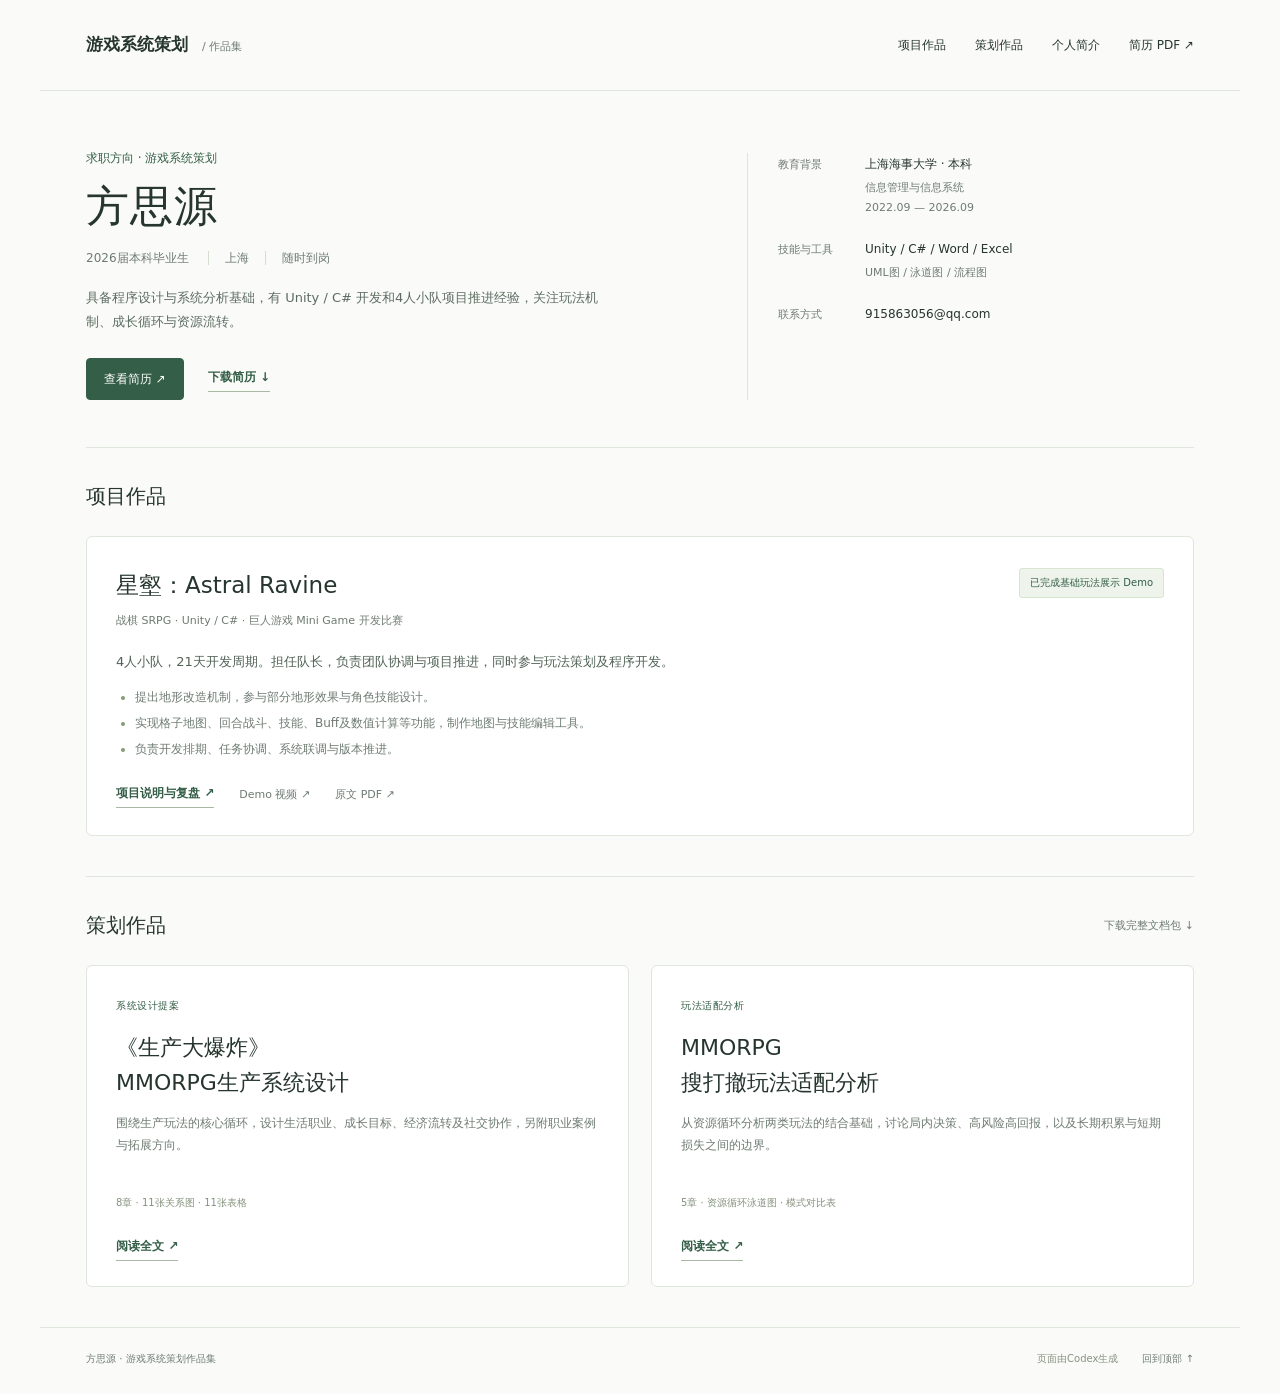
==== index.html @ c229023a "Publish game systems design portfolio website" ====
<!doctype html><html lang="zh-CN"><head>
<meta charset="utf-8"><meta name="viewport" content="width=device-width,initial-scale=1"><title>方思源·游戏系统策划作品集</title>
<meta name="description" content="方思源的简历、星壑战棋项目与MMORPG系统策划作品。">
<link rel="icon" href="assets/favicon.svg" type="image/svg+xml"><link rel="stylesheet" href="assets/site.css"><script src="assets/site.js" defer></script>
</head><body><a class="skip-link" href="#main">跳至正文</a>
<header class="site-header wrap"><a class="brand" href="index.html"><span>游戏系统策划 <small>/ 作品集</small></span></a><button class="menu-toggle" aria-controls="navigation" aria-expanded="false">菜单 ＋</button><nav id="navigation" aria-label="主导航"><a href="#project">项目作品</a><a href="#design">策划作品</a><a href="#about">个人简介</a><a href="documents/resume.pdf" target="_blank" rel="noopener">简历 PDF ↗</a></nav></header>
<main id="main" class="home-main wrap">
<section class="profile" id="about" aria-labelledby="profile-title"><div><p class="profile-role">求职方向 · 游戏系统策划</p><h1 id="profile-title">方思源</h1><p class="profile-meta">2026届本科毕业生 <span>上海</span><span>随时到岗</span></p><p class="profile-description">具备程序设计与系统分析基础，有 Unity / C# 开发和4人小队项目推进经验，关注玩法机制、成长循环与资源流转。</p><div class="profile-actions"><a class="button primary" href="documents/resume.pdf" target="_blank" rel="noopener">查看简历 ↗</a><a class="text-link" href="documents/resume.pdf" download="方思源_游戏系统策划简历.pdf">下载简历 ↓</a></div></div><dl class="profile-details"><div><dt>教育背景</dt><dd>上海海事大学 · 本科<small>信息管理与信息系统<br>2022.09 — 2026.09</small></dd></div><div><dt>技能与工具</dt><dd>Unity / C# / Word / Excel<small>UML图 / 泳道图 / 流程图</small></dd></div><div><dt>联系方式</dt><dd><a href="mailto:915863056@qq.com">915863056@qq.com</a></dd></div></dl></section>

<section class="home-section" id="project" aria-labelledby="project-title"><div class="section-heading"><h2 id="project-title">项目作品</h2></div><article class="project-entry"><div class="entry-top"><div><h3>星壑：Astral Ravine</h3><p class="entry-meta">战棋 SRPG · Unity / C# · 巨人游戏 Mini Game 开发比赛</p></div><span class="status-badge">已完成基础玩法展示 Demo</span></div><p class="entry-description">4人小队，21天开发周期。担任队长，负责团队协调与项目推进，同时参与玩法策划及程序开发。</p><ul class="contribution-list"><li>提出地形改造机制，参与部分地形效果与角色技能设计。</li><li>实现格子地图、回合战斗、技能、Buff及数值计算等功能，制作地图与技能编辑工具。</li><li>负责开发排期、任务协调、系统联调与版本推进。</li></ul><div class="entry-links"><a class="text-link" href="astral-ravine.html">项目说明与复盘 ↗</a><a href="https://www.bilibili.com/video/BV1pkFezQE17/" target="_blank" rel="noopener">Demo 视频 ↗</a><a href="documents/astral-ravine.pdf" target="_blank" rel="noopener">原文 PDF ↗</a></div></article></section>

<section class="home-section" id="design" aria-labelledby="design-title"><div class="section-heading"><h2 id="design-title">策划作品</h2><a class="quiet-link" href="documents/mmo-design-sources.zip" download>下载完整文档包 ↓</a></div><div class="work-grid"><article class="work-entry"><span class="work-type">系统设计提案</span><h3>《生产大爆炸》<br>MMORPG生产系统设计</h3><p>围绕生产玩法的核心循环，设计生活职业、成长目标、经济流转及社交协作，另附职业案例与拓展方向。</p><div class="work-meta">8章 · 11张关系图 · 11张表格</div><a class="text-link" href="production-system.html">阅读全文 ↗</a></article><article class="work-entry"><span class="work-type">玩法适配分析</span><h3>MMORPG<br>搜打撤玩法适配分析</h3><p>从资源循环分析两类玩法的结合基础，讨论局内决策、高风险高回报，以及长期积累与短期损失之间的边界。</p><div class="work-meta">5章 · 资源循环泳道图 · 模式对比表</div><a class="text-link" href="extraction-analysis.html">阅读全文 ↗</a></article></div></section>
</main><footer class="site-footer wrap"><span>方思源 · 游戏系统策划作品集</span><span class="site-credit">页面由Codex生成</span><a href="#main">回到顶部 ↑</a></footer></body></html>
---- assets/site.css ----
@charset "UTF-8";
:root{--paper:#fafbf8;--white:#fff;--ink:#26352e;--muted:#6e7b72;--line:#dfe6dc;--green:#345e47;--soft:#eef4eb;--warm:#f8f4ea;--warm-line:#dfd3b4}
*{box-sizing:border-box}html{scroll-behavior:smooth;scroll-padding-top:35px}body{margin:0;background:var(--paper);color:var(--ink);font:15px/1.85 "Microsoft YaHei","PingFang SC",system-ui,sans-serif}a{color:inherit;text-decoration:none}button{font:inherit;cursor:pointer}img{max-width:100%;height:auto}a:focus-visible,button:focus-visible,summary:focus-visible,[tabindex]:focus-visible{outline:3px solid #779a5e;outline-offset:4px}::selection{background:#d8e8c9}.wrap{max-width:1200px;margin:0 auto;padding-left:46px;padding-right:46px}.skip-link{position:absolute;left:20px;top:-80px;padding:10px 18px;background:var(--green);color:white;z-index:50}.skip-link:focus{top:8px}.site-header{height:91px;display:flex;align-items:center;justify-content:space-between;gap:25px;border-bottom:1px solid var(--line)}.brand{display:flex;align-items:center;gap:12px;font-size:17px;font-weight:600;white-space:nowrap}.brand-mark{display:grid;place-items:center;width:33px;height:33px;background:var(--green);color:white;font:24px "SimSun",serif;border-radius:3px}.brand small{font-size:11px;font-weight:400;color:var(--muted);margin-left:8px}.site-header nav{display:flex;gap:29px;font-size:12px}.site-header nav a:hover,.quiet-link:hover{color:var(--green);text-decoration:underline;text-underline-offset:5px}.menu-toggle{display:none}.button{display:inline-flex;align-items:center;justify-content:center;gap:15px;border:1px solid var(--line);padding:9px 17px;font-size:12px;border-radius:4px;background:white}.button.primary{background:var(--green);border-color:var(--green);color:white}.button:hover{filter:brightness(.94)}.text-link{display:inline-block;font-size:12px;font-weight:600;color:var(--green);border-bottom:1px solid #a7b9a2;padding-bottom:3px}.text-link:hover{border-color:var(--green)}.quiet-link{font-size:11px;color:var(--muted)}.profile{display:grid;grid-template-columns:1.3fr 1fr;gap:80px;padding:56px 0 47px}.profile-role{font-size:12px;color:var(--green);margin:0 0 8px}.profile h1{font-size:43px;line-height:1.35;letter-spacing:1px;margin:0 0 12px;font-weight:500}.profile-meta{font-size:12px;color:var(--muted);margin:0 0 17px}.profile-meta span{margin-left:16px;padding-left:16px;border-left:1px solid #d5ddd1}.profile-description{max-width:530px;font-size:13px;color:#5c6c60;margin:0}.profile-actions{display:flex;gap:24px;align-items:center;margin-top:23px}.profile-details{margin:6px 0 0;padding-left:30px;border-left:1px solid var(--line)}.profile-details>div{display:grid;grid-template-columns:67px 1fr;gap:20px;margin:0 0 20px}.profile-details>div:last-child{margin:0}.profile-details dt{font-size:11px;color:var(--muted);padding-top:2px}.profile-details dd{margin:0;font-size:12px}.profile-details small{display:block;font-size:11px;color:var(--muted);line-height:1.8;margin-top:3px}.profile-details a:hover{text-decoration:underline}.home-section{border-top:1px solid var(--line);padding:30px 0 40px}.section-heading{display:flex;justify-content:space-between;align-items:center;gap:20px;margin-bottom:21px}.section-heading h2{font-size:20px;font-weight:500;margin:0}.project-entry{border:1px solid var(--line);background:white;padding:27px 29px;border-radius:6px}.entry-top{display:flex;justify-content:space-between;align-items:flex-start;gap:18px}.entry-top h3{font-size:23px;font-weight:500;margin:0}.entry-meta{font-size:11px;color:var(--muted);margin:5px 0 0}.status-badge{display:inline-block;font-size:10px;background:var(--soft);color:var(--green);padding:5px 10px;border:1px solid #d8e5d0;border-radius:3px;white-space:nowrap;margin-top:4px}.entry-description{font-size:13px;margin:18px 0 12px;color:#526357}.contribution-list{padding-left:19px;margin:0;font-size:12px;color:var(--muted)}.contribution-list li{margin:4px 0}.contribution-list li::marker{color:#829b72}.entry-links{display:flex;gap:25px;flex-wrap:wrap;align-items:center;margin-top:22px;font-size:11px}.entry-links>a:not(.text-link){color:var(--muted)}.entry-links>a:hover{color:var(--green)}.work-grid{display:grid;grid-template-columns:1fr 1fr;gap:22px}.work-entry{background:white;border:1px solid var(--line);padding:25px 29px;border-radius:6px}.work-type{font-size:10px;color:var(--green);letter-spacing:.6px}.work-entry h3{font-size:22px;font-weight:500;line-height:1.6;margin:11px 0}.work-entry>p{font-size:12px;color:var(--muted);margin:0;min-height:67px}.work-meta{font-size:10px;color:#83917c;padding:15px 0 20px}.site-footer{display:flex;align-items:center;gap:24px;font-size:10px;color:var(--muted);border-top:1px solid var(--line);padding-top:22px;padding-bottom:25px}.site-footer>a:first-of-type{margin-left:auto}.site-footer a:hover{color:var(--green)}
/* Reading pages: document cover, chapter layout, and clear rule/case boundaries. */
.doc-cover{padding-top:35px;padding-bottom:30px}.breadcrumb{font-size:11px;color:var(--muted);margin:0 0 28px}.breadcrumb a:hover{text-decoration:underline}.document-type{display:inline-block;color:var(--green);background:var(--soft);border:1px solid #d8e5d0;font-size:10px;letter-spacing:1px;padding:4px 10px;border-radius:3px;margin:0 0 16px}.doc-cover h1{font-size:35px;font-weight:500;line-height:1.5;margin:0 0 17px;letter-spacing:-.7px}.doc-abstract{max-width:780px;margin:0;color:var(--muted);font-size:13px;line-height:2}.doc-meta{display:flex;gap:0;flex-wrap:wrap;margin:23px 0}.doc-meta span{font-size:10px;color:#74856b;padding:0 19px;border-left:1px solid var(--line)}.doc-meta span:first-child{padding-left:0;border:0}.page-actions{display:flex;gap:23px;align-items:center;flex-wrap:wrap}.document-overview{display:grid;grid-template-columns:repeat(3,minmax(0,1fr));gap:0;background:var(--soft);border:1px solid #dae6d3;border-radius:7px;padding:21px 0;margin-top:28px}.document-overview>div{padding:0 23px;border-right:1px solid #d9e3d1}.document-overview>div:last-child{border:0}.document-overview dt{font-size:10px;color:#7b9170;margin:0 0 7px}.document-overview dd{font-size:12px;margin:0;line-height:1.9}.document-layout{display:grid;grid-template-columns:196px minmax(0,1fr);gap:34px;padding-top:10px;padding-bottom:70px}.document-sidebar{position:sticky;top:25px;align-self:start;max-height:calc(100vh - 50px);overflow:auto;padding-right:14px}.document-sidebar details>summary{font-size:12px;font-weight:600;color:var(--green);cursor:pointer;list-style:none;margin:0 0 15px}.document-sidebar details>summary::-webkit-details-marker{display:none}.document-sidebar details>summary::after{content:"−";float:right;color:#829c77}.document-sidebar details:not([open])>summary::after{content:"＋"}.document-toc{border-left:1px solid var(--line);padding:0 0 0 13px}.document-toc a{display:block;padding:6px 0;font-size:10px;color:#75836c;line-height:1.7}.document-toc .toc-main{font-size:11px;color:#4f6448;margin-top:12px}.document-toc .toc-main:first-child{margin-top:0}.document-toc .toc-sub{padding-left:10px}.document-toc a:hover,.document-toc a.active{color:var(--green);font-weight:600}.document-body{min-width:0;font-size:14px;line-height:2}.doc-chapter{border:1px solid var(--line);border-radius:8px;background:white;padding:29px 32px;margin-bottom:28px}.chapter-title{display:flex;align-items:flex-start;gap:13px;font-size:24px;font-weight:500;line-height:1.5;margin:0 0 20px;padding-bottom:21px;border-bottom:1px solid var(--line)}.chapter-number{display:inline-grid;place-items:center;min-width:35px;height:35px;background:var(--soft);color:#64864e;font:13px ui-monospace,Consolas,monospace;border:1px solid #dce7d5;border-radius:5px;margin-top:1px}.chapter-title>span:last-child{flex:1}.doc-chapter>p:first-of-type{color:#748168;font-size:12px;margin:0 0 22px}.doc-subsection{padding-top:8px;margin-top:23px;border-top:1px solid #edf0e9}.doc-chapter>.doc-subsection:first-of-type{border-top:0;margin-top:0}.subsection-title{font-size:18px;font-weight:500;line-height:1.65;margin:17px 0 15px}.sub-number{font:12px ui-monospace,Consolas,monospace;color:#7b9870;margin-right:10px;display:inline-block;vertical-align:2px}.example-section{background:var(--warm);border:1px solid var(--warm-line)!important;border-radius:5px;padding:5px 19px 15px;margin-top:28px}.example-label,.expansion-label{display:inline-block;font-size:9px;font-weight:400;vertical-align:3px;letter-spacing:.5px;padding:2px 6px;line-height:1.7;margin-left:10px;color:#8a7547;background:#f3e9ce;border-radius:3px}.expansion-label{color:#64864e;background:var(--soft);white-space:nowrap}.document-body p{margin:14px 0}.document-body strong{font-weight:600}.document-body a{color:var(--green);text-decoration:underline;text-underline-offset:3px;overflow-wrap:anywhere}.document-body ul,.document-body ol{padding-left:23px}.document-body li{margin:8px 0;padding-left:3px}.document-body li::marker{color:#6e8d59;font-weight:600}.document-body li>p{margin:8px 0}.document-body h4{font-size:15px;font-weight:600;margin:24px 0 14px}.topic-label{font-size:12px;color:#557246;margin:22px 0 10px!important}.key-callout{background:var(--soft);border-left:3px solid #7e9e67;border-radius:0 5px 5px 0;padding:17px 20px;line-height:2;font-size:13px}.exhibit-title{font-size:12px;color:#57704a;margin:27px 0 12px;display:flex;align-items:center;gap:9px}.exhibit-title::before{content:"";display:block;flex:0 0 4px;height:13px;background:#93aa80}.table-scroll{max-width:100%;overflow:auto;border:1px solid #dce4d5;border-radius:6px;margin:16px 0 24px;background:white}.document-body table{width:100%;border-collapse:collapse;font-size:12px;line-height:1.85;margin:0}.document-body th{background:#eef4e8;color:#47633a;font-weight:500;text-align:left;vertical-align:top;padding:12px 13px;border-right:1px solid #e1e8db;white-space:normal}.document-body td{padding:13px;vertical-align:top;border-top:1px solid #e6ece0;border-right:1px solid #e8ede3;overflow-wrap:anywhere}.document-body th:last-child,.document-body td:last-child{border-right:0}.document-body tbody tr:nth-child(even){background:#fbfcf9}.document-body tbody tr:hover{background:#f5f8ef}.diagram-figure{margin:20px 0 26px;border:1px solid #dfe5d8;border-radius:6px;background:white;padding:15px 15px 0;overflow:hidden}.diagram-trigger{display:block;padding:0;border:0;background:transparent;width:100%;cursor:zoom-in}.diagram-trigger img{display:block;max-width:100%;height:auto;width:auto;margin:auto}.diagram-figure figcaption{display:flex;justify-content:space-between;gap:12px;color:#86967c;font-size:9px;border-top:1px solid #e5ebde;padding:10px 0;margin-top:13px}.diagram-figure figcaption span:first-child{max-width:73%}.reading-progress{position:fixed;left:0;top:0;z-index:20;height:3px;width:100%;border:0;appearance:none;background:transparent;pointer-events:none}.reading-progress::-webkit-progress-bar{background:transparent}.reading-progress::-webkit-progress-value{background:#7c9c65}.reading-progress::-moz-progress-bar{background:#7c9c65}.document-end{font-size:11px;color:var(--muted);display:flex;justify-content:space-between;padding:8px 0}.document-end a{text-decoration:underline;text-underline-offset:4px}.figure-dialog{width:min(1200px,96vw);max-width:96vw;max-height:94vh;padding:0;border:1px solid var(--line);border-radius:7px;background:#fff;color:var(--ink)}.figure-dialog::backdrop{background:#17251de0}.figure-dialog>header{display:flex;align-items:center;gap:15px;padding:13px 19px;border-bottom:1px solid var(--line)}.figure-dialog>header p{margin:0;font-size:12px;flex:1}.figure-dialog button{font-size:11px;padding:5px 10px;background:white;color:var(--green);border:1px solid var(--line);border-radius:3px}.figure-toolbar{display:flex;align-items:center;justify-content:center;gap:10px;padding:9px;background:var(--paper);border-bottom:1px solid var(--line)}.figure-toolbar output{font-size:10px;min-width:39px;text-align:center}.figure-scroll{height:72vh;overflow:auto;background:white;padding:16px}.figure-scroll img{display:block;height:auto;max-width:none;margin:auto}.dialog-open{overflow:hidden}
/* Project details use the same document language, rather than a plain PDF summary. */
.project-overview{display:grid;grid-template-columns:repeat(3,1fr);background:var(--soft);border:1px solid #dbe5d4;border-radius:6px;margin:27px 0 0}.project-overview div{padding:15px 24px;border-right:1px solid #dbe5d4}.project-overview div:last-child{border:0}.project-overview dt{font-size:10px;color:#7c916f;margin-bottom:4px}.project-overview dd{font-size:15px;margin:0}.responsibility-list{display:grid;gap:13px;margin:23px 0}.responsibility-item{padding:16px 18px;border:1px solid var(--line);border-radius:5px;background:#fbfcf9}.responsibility-item h4{margin:0 0 6px;font-size:13px}.responsibility-item p{font-size:12px;color:var(--muted);margin:0}.principles{list-style:none;padding:0!important;display:grid;grid-template-columns:1fr 1fr 1fr;gap:12px;margin:24px 0}.principles li{background:var(--soft);border:1px solid #dfe8d7;border-radius:5px;padding:15px!important;font-size:12px;margin:0}.principles span{display:block;color:#7e9a69;font:11px ui-monospace,monospace;margin-bottom:9px}.mechanism{display:flex;list-style:none;padding:0!important;gap:10px;margin:23px 0}.mechanism li{background:#f3eddb;border:1px solid #e6dac0;border-radius:5px;flex:1;font-size:12px;line-height:1.8;padding:15px!important;margin:0}.mechanism span{display:block;font:10px ui-monospace,monospace;color:#958157;margin-bottom:8px}.case-images{display:grid;grid-template-columns:1fr 1fr;gap:15px;margin:22px 0}.case-images figure{margin:0;border:1px solid var(--line);border-radius:5px;overflow:hidden;background:white}.case-images img{display:block;width:100%;aspect-ratio:1.2;object-fit:cover}.case-images figcaption{font-size:10px;color:var(--muted);padding:9px 12px}.review-item{display:grid;grid-template-columns:60px 1fr;gap:18px;padding:17px 0;border-bottom:1px solid var(--line)}.review-item:last-child{border:0}.review-item>span{font-size:11px;color:#7e986c}.review-item p{font-size:13px;margin:0;color:#64745b}.pdf-box{border:1px solid var(--line);border-radius:5px;overflow:hidden;background:#fff}.pdf-box object{display:block;width:100%;height:700px}.pdf-fallback{display:block;text-align:center;font-size:11px;padding:13px 18px;background:var(--soft)}
@media(max-width:1000px){.wrap{padding-left:30px;padding-right:30px}.profile{gap:35px}.profile-details{padding-left:25px}.document-layout{grid-template-columns:165px minmax(0,1fr);gap:25px}.doc-chapter{padding:25px}.document-body{font-size:13px}.chapter-title{font-size:22px}.doc-cover h1{font-size:32px}.document-body td,.document-body th{padding:10px}.principles{grid-template-columns:1fr}.responsibility-item p{font-size:12px}}
@media(max-width:760px){.site-header{height:79px}.site-header nav{gap:18px;font-size:11px}.brand{font-size:15px}.brand small{margin-left:3px}.profile{grid-template-columns:1fr;padding:35px 0;gap:29px}.profile-details{padding:23px 0 0;border-left:0;border-top:1px solid var(--line);display:grid;grid-template-columns:1fr 1fr;gap:20px}.profile-details>div{display:block;margin:0}.profile-details dt{margin-bottom:7px}.profile-details>div:last-child{grid-column:1/-1}.profile h1{font-size:37px}.entry-top{display:block}.status-badge{margin-top:12px}.work-grid{gap:15px}.work-entry{padding:22px}.work-entry h3{font-size:19px}.document-layout{display:block;padding-top:0}.document-sidebar{position:static;max-height:none;overflow:visible;padding:0;margin:0 0 24px;border:1px solid var(--line);border-radius:5px;background:white}.document-sidebar details>summary{padding:12px 17px;margin:0}.document-toc{max-height:210px;overflow:auto;margin:0 17px 15px}.doc-chapter{padding:24px;margin-bottom:22px}.chapter-title{font-size:22px}.doc-cover{padding-top:23px}.breadcrumb{margin-bottom:21px}.document-overview{padding:0;grid-template-columns:1fr;margin-top:23px}.document-overview>div{border-right:0;border-bottom:1px solid #d9e3d1;padding:13px 19px;display:grid;grid-template-columns:50px 1fr;gap:14px}.document-overview dt{margin:0;padding-top:2px}.document-overview dd{font-size:11px}.document-body table{min-width:570px;font-size:12px}.doc-cover h1{font-size:28px}.doc-abstract{font-size:12px}.project-overview div{padding:13px 18px}.project-overview dd{font-size:12px}.pdf-box object{height:500px}.figure-scroll{height:68vh}}
@media(max-width:520px){.wrap{padding-left:21px;padding-right:21px}.site-header{position:relative}.brand small{font-size:10px}.menu-toggle{display:block;font-size:11px;padding:6px 10px;border:1px solid var(--line);background:white;border-radius:3px;color:var(--ink)}.site-header nav{display:none;position:absolute;left:21px;right:21px;top:69px;z-index:15;flex-direction:column;gap:17px;border:1px solid var(--line);background:white;padding:19px;border-radius:4px}.site-header nav.is-open{display:flex}.profile-meta{font-size:11px}.profile-meta span{margin-left:10px;padding-left:10px}.profile-description{font-size:12px}.profile-details{gap:18px}.profile-details dd{font-size:11px}.profile-details small{font-size:10px}.home-section{padding:25px 0 30px}.section-heading h2{font-size:18px}.quiet-link{font-size:10px}.project-entry{padding:22px 20px}.entry-top h3{font-size:20px}.entry-meta{font-size:10px}.entry-description{font-size:12px}.contribution-list{font-size:11px}.entry-links{gap:18px;font-size:10px}.entry-links .text-link{font-size:11px}.work-grid{grid-template-columns:1fr}.work-entry{padding:22px}.work-entry>p{min-height:0}.work-entry h3{font-size:21px}.site-footer{font-size:9px;gap:14px}.site-footer>a:first-of-type{display:none}.site-footer>a:last-child{margin-left:auto}.doc-cover h1{font-size:25px;letter-spacing:-.4px}.doc-abstract{font-size:11px}.doc-meta span{font-size:9px;padding:0 10px}.page-actions{gap:17px}.page-actions .text-link{font-size:11px}.doc-chapter{padding:21px 17px}.chapter-title{font-size:20px;gap:10px;padding-bottom:16px}.chapter-number{min-width:28px;height:28px;font-size:11px}.subsection-title{font-size:16px}.sub-number{font-size:11px;margin-right:8px;vertical-align:1px}.document-body{font-size:12px;line-height:2}.document-body ul,.document-body ol{padding-left:18px}.document-body li{padding-left:1px}.example-section{padding:4px 12px 13px}.example-label{font-size:8px;margin-left:6px}.expansion-label{display:block;width:max-content;margin:6px 0 0}.key-callout{font-size:12px;padding:14px}.topic-label{font-size:11px}.exhibit-title{font-size:11px}.diagram-figure{padding:9px 9px 0;margin:17px 0 22px}.diagram-figure figcaption{font-size:8px;gap:8px}.document-end{font-size:10px;gap:15px}.figure-dialog{max-width:96vw}.figure-dialog>header{padding:10px 12px}.figure-dialog>header p{font-size:10px}.figure-toolbar{gap:6px}.figure-toolbar button{padding:5px 8px;font-size:10px}.figure-scroll{padding:10px}.project-overview div{padding:11px 12px}.project-overview dt{font-size:9px}.project-overview dd{font-size:10px}.principles{gap:9px}.principles li{font-size:11px}.mechanism{flex-direction:column;gap:8px}.mechanism li{padding:11px!important}.case-images{gap:10px}.case-images figcaption{font-size:9px;padding:8px}.review-item{grid-template-columns:45px 1fr;gap:10px}.review-item p{font-size:12px}.responsibility-item{padding:13px}.responsibility-item p{font-size:11px}.responsibility-item h4{font-size:12px}.pdf-box object{height:400px}}
.site-footer{flex-wrap:wrap;row-gap:8px}.site-footer .site-credit{margin-left:auto;color:#87917f;font-size:10px}.site-footer>a:first-of-type{margin-left:0}.site-footer>a:last-child{display:inline-block}
@media(max-width:520px){.site-footer .site-credit{font-size:9px}.site-footer>a:last-child{margin-left:auto}}
@media(prefers-reduced-motion:reduce){html{scroll-behavior:auto}*{transition:none!important}}
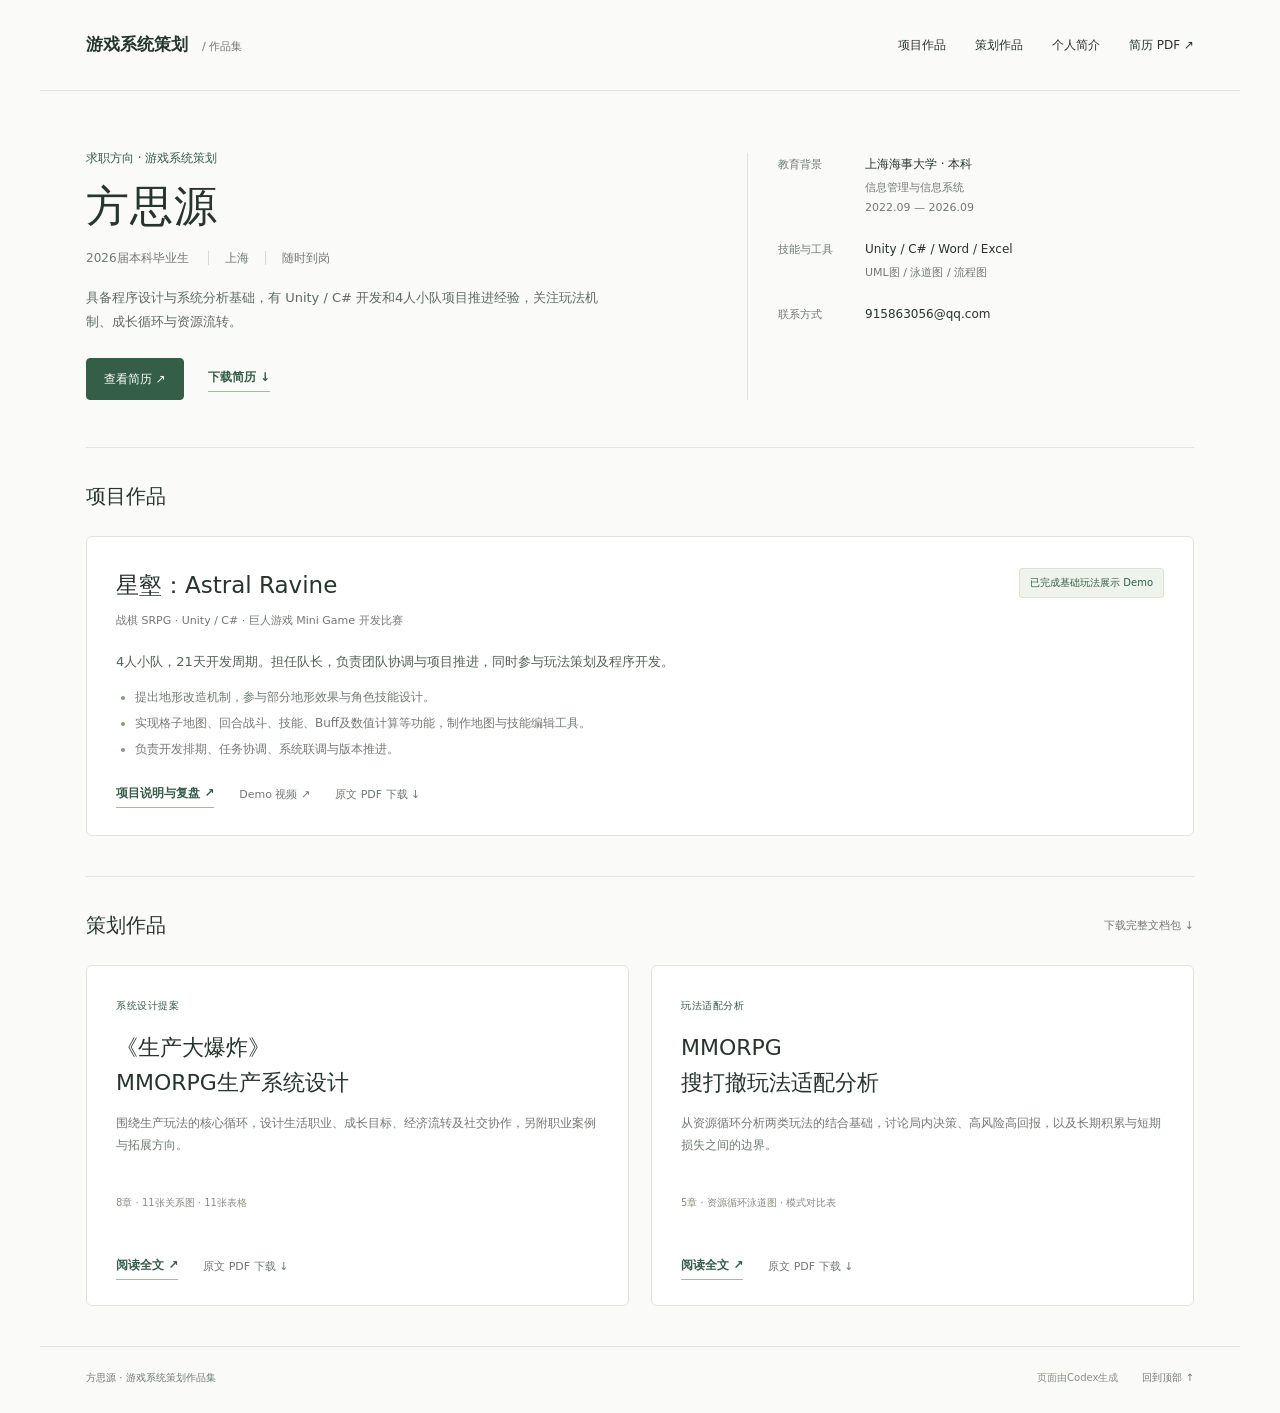
==== commit 0a772c9f: "Add original PDF downloads for portfolio works" ====
--- a/index.html
+++ b/index.html
@@ -7,7 +7,7 @@
 <main id="main" class="home-main wrap">
 <section class="profile" id="about" aria-labelledby="profile-title"><div><p class="profile-role">求职方向 · 游戏系统策划</p><h1 id="profile-title">方思源</h1><p class="profile-meta">2026届本科毕业生 <span>上海</span><span>随时到岗</span></p><p class="profile-description">具备程序设计与系统分析基础，有 Unity / C# 开发和4人小队项目推进经验，关注玩法机制、成长循环与资源流转。</p><div class="profile-actions"><a class="button primary" href="documents/resume.pdf" target="_blank" rel="noopener">查看简历 ↗</a><a class="text-link" href="documents/resume.pdf" download="方思源_游戏系统策划简历.pdf">下载简历 ↓</a></div></div><dl class="profile-details"><div><dt>教育背景</dt><dd>上海海事大学 · 本科<small>信息管理与信息系统<br>2022.09 — 2026.09</small></dd></div><div><dt>技能与工具</dt><dd>Unity / C# / Word / Excel<small>UML图 / 泳道图 / 流程图</small></dd></div><div><dt>联系方式</dt><dd><a href="mailto:915863056@qq.com">915863056@qq.com</a></dd></div></dl></section>
 
-<section class="home-section" id="project" aria-labelledby="project-title"><div class="section-heading"><h2 id="project-title">项目作品</h2></div><article class="project-entry"><div class="entry-top"><div><h3>星壑：Astral Ravine</h3><p class="entry-meta">战棋 SRPG · Unity / C# · 巨人游戏 Mini Game 开发比赛</p></div><span class="status-badge">已完成基础玩法展示 Demo</span></div><p class="entry-description">4人小队，21天开发周期。担任队长，负责团队协调与项目推进，同时参与玩法策划及程序开发。</p><ul class="contribution-list"><li>提出地形改造机制，参与部分地形效果与角色技能设计。</li><li>实现格子地图、回合战斗、技能、Buff及数值计算等功能，制作地图与技能编辑工具。</li><li>负责开发排期、任务协调、系统联调与版本推进。</li></ul><div class="entry-links"><a class="text-link" href="astral-ravine.html">项目说明与复盘 ↗</a><a href="https://www.bilibili.com/video/BV1pkFezQE17/" target="_blank" rel="noopener">Demo 视频 ↗</a><a href="documents/astral-ravine.pdf" target="_blank" rel="noopener">原文 PDF ↗</a></div></article></section>
+<section class="home-section" id="project" aria-labelledby="project-title"><div class="section-heading"><h2 id="project-title">项目作品</h2></div><article class="project-entry"><div class="entry-top"><div><h3>星壑：Astral Ravine</h3><p class="entry-meta">战棋 SRPG · Unity / C# · 巨人游戏 Mini Game 开发比赛</p></div><span class="status-badge">已完成基础玩法展示 Demo</span></div><p class="entry-description">4人小队，21天开发周期。担任队长，负责团队协调与项目推进，同时参与玩法策划及程序开发。</p><ul class="contribution-list"><li>提出地形改造机制，参与部分地形效果与角色技能设计。</li><li>实现格子地图、回合战斗、技能、Buff及数值计算等功能，制作地图与技能编辑工具。</li><li>负责开发排期、任务协调、系统联调与版本推进。</li></ul><div class="entry-links"><a class="text-link" href="astral-ravine.html">项目说明与复盘 ↗</a><a href="https://www.bilibili.com/video/BV1pkFezQE17/" target="_blank" rel="noopener">Demo 视频 ↗</a><a href="documents/astral-ravine.pdf" download="星壑_地形机制设计说明与项目复盘.pdf">原文 PDF 下载 ↓</a></div></article></section>
 
-<section class="home-section" id="design" aria-labelledby="design-title"><div class="section-heading"><h2 id="design-title">策划作品</h2><a class="quiet-link" href="documents/mmo-design-sources.zip" download>下载完整文档包 ↓</a></div><div class="work-grid"><article class="work-entry"><span class="work-type">系统设计提案</span><h3>《生产大爆炸》<br>MMORPG生产系统设计</h3><p>围绕生产玩法的核心循环，设计生活职业、成长目标、经济流转及社交协作，另附职业案例与拓展方向。</p><div class="work-meta">8章 · 11张关系图 · 11张表格</div><a class="text-link" href="production-system.html">阅读全文 ↗</a></article><article class="work-entry"><span class="work-type">玩法适配分析</span><h3>MMORPG<br>搜打撤玩法适配分析</h3><p>从资源循环分析两类玩法的结合基础，讨论局内决策、高风险高回报，以及长期积累与短期损失之间的边界。</p><div class="work-meta">5章 · 资源循环泳道图 · 模式对比表</div><a class="text-link" href="extraction-analysis.html">阅读全文 ↗</a></article></div></section>
+<section class="home-section" id="design" aria-labelledby="design-title"><div class="section-heading"><h2 id="design-title">策划作品</h2><a class="quiet-link" href="documents/mmo-design-sources.zip" download>下载完整文档包 ↓</a></div><div class="work-grid"><article class="work-entry"><span class="work-type">系统设计提案</span><h3>《生产大爆炸》<br>MMORPG生产系统设计</h3><p>围绕生产玩法的核心循环，设计生活职业、成长目标、经济流转及社交协作，另附职业案例与拓展方向。</p><div class="work-meta">8章 · 11张关系图 · 11张表格</div><div class="entry-links"><a class="text-link" href="production-system.html">阅读全文 ↗</a><a href="documents/production-system.pdf" download="MMORPG生产系统策划案.pdf">原文 PDF 下载 ↓</a></div></article><article class="work-entry"><span class="work-type">玩法适配分析</span><h3>MMORPG<br>搜打撤玩法适配分析</h3><p>从资源循环分析两类玩法的结合基础，讨论局内决策、高风险高回报，以及长期积累与短期损失之间的边界。</p><div class="work-meta">5章 · 资源循环泳道图 · 模式对比表</div><div class="entry-links"><a class="text-link" href="extraction-analysis.html">阅读全文 ↗</a><a href="documents/extraction-analysis.pdf" download="搜打撤能否适配MMO.pdf">原文 PDF 下载 ↓</a></div></article></div></section>
 </main><footer class="site-footer wrap"><span>方思源 · 游戏系统策划作品集</span><span class="site-credit">页面由Codex生成</span><a href="#main">回到顶部 ↑</a></footer></body></html>
